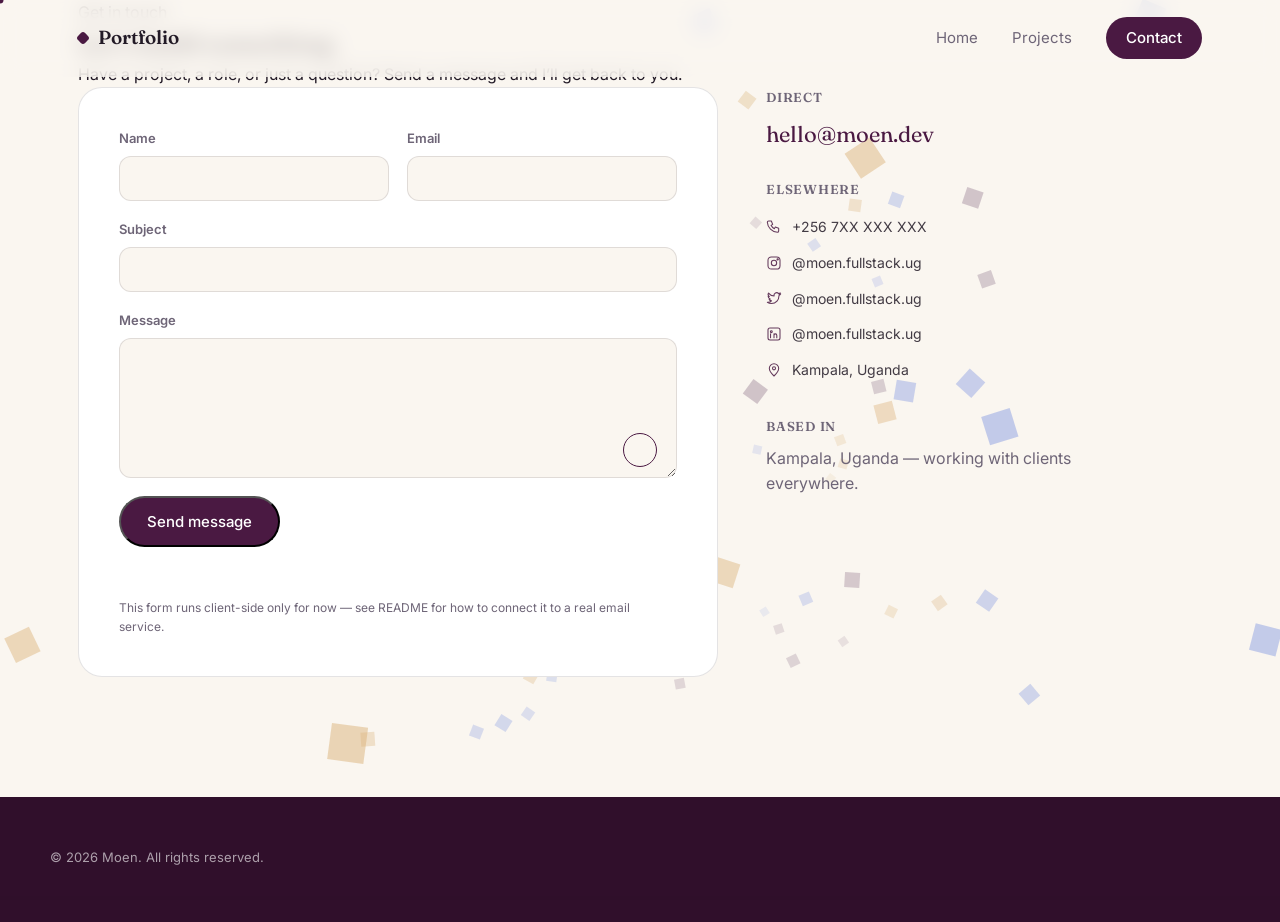
==== contact.html @ 66005aef "final erands-exclusive|7eTyu&(87-DAELTA" ====
<!DOCTYPE html>
<html lang="en">
<head>
<meta charset="UTF-8">
<meta name="viewport" content="width=device-width, initial-scale=1.0">
<title>Contact — Moen</title>
<meta name="description" content="Get in touch with Moen, a full-stack developer in Kampala, Uganda.">
<link rel="preconnect" href="https://fonts.googleapis.com">
<link rel="preconnect" href="https://fonts.gstatic.com" crossorigin>
<link href="https://fonts.googleapis.com/css2?family=Fraunces:opsz,wght@9..144,340;9..144,470;9..144,600&family=Inter:wght@400;500;600;700&display=swap" rel="stylesheet">
<link rel="stylesheet" href="css/styles.css">
<link rel="stylesheet" href="css/contact.css">
</head>
<body>

<!-- Particle background -->
<canvas id="pageParticles" aria-hidden="true"></canvas>

<!-- Preloader -->
<div class="preloader" id="preloader" aria-hidden="true">
  <div class="preloader-mark">
    <span class="letter">P</span><span class="letter">o</span><span class="letter">r</span><span class="letter">t</span><span class="letter">f</span><span class="letter">o</span><span class="letter">l</span><span class="letter">i</span><span class="letter">o</span>
  </div>
  <div class="preloader-bar"><span></span></div>
</div>

<!-- Cursor -->
<div class="cursor-dot" id="cursorDot"></div>
<div class="cursor-ring" id="cursorRing"></div>

<!-- Scroll progress -->
<div class="scroll-progress" aria-hidden="true"><span id="scrollProgressFill"></span></div>

<!-- Header -->
<header class="site-header" id="siteHeader">
  <div class="wrap header-inner">
    <a href="index.html" class="brand" id="brandMark">
      <span class="brand-mark"></span>
      <span class="brand-word">Portfolio</span>
    </a>
    <nav class="main-nav" id="mainNav">
      <a href="index.html" class="nav-link" data-nav="home">Home</a>
      <a href="projects.html" class="nav-link" data-nav="projects">Projects</a>
      <a href="contact.html" class="nav-link nav-cta is-active" data-nav="contact">Contact</a>
    </nav>
    <div class="mobile-nav-group">
      <span class="nav-current-label" id="navCurrentLabel">Contact</span>
      <button class="nav-toggle" id="navToggle" aria-label="Toggle menu" aria-expanded="false">
        <span></span><span></span><span></span>
      </button>
    </div>
  </div>
</header>

<main>
  <!-- Page hero -->
  <section class="page-hero wrap">
    <p class="page-kicker">Get in touch</p>
    <h1 class="reveal-lines"><span class="line"><span class="line-inner">Let&rsquo;s build something.</span></span></h1>
    <p class="page-hero-sub reveal-up" data-delay="1">Have a project, a role, or just a question? Send a message and I&rsquo;ll get back to you.</p>
  </section>

  <!-- Contact form + info -->
  <section class="contact-layout wrap">
    <form class="contact-form reveal-up" id="contactForm" novalidate>
      <div class="form-row">
        <label>Name
          <input type="text" name="name" required autocomplete="name">
        </label>
        <label>Email
          <input type="email" name="email" required autocomplete="email">
        </label>
      </div>
      <label>Subject
        <input type="text" name="subject" required>
      </label>
      <label>Message
        <textarea name="message" rows="6" required></textarea>
      </label>
      <button type="submit" class="btn btn-primary" data-cursor="hover">Send message</button>
      <p class="form-feedback" id="contactFeedback" role="status" aria-live="polite"></p>
      <p class="form-note">This form runs client-side only for now — see README for how to connect it to a real email service.</p>
    </form>

    <aside class="contact-side reveal-up" data-delay="1">
      <div class="contact-side-block">
        <h3>Direct</h3>
        <a href="mailto:hello@moen.dev" class="contact-direct-link" data-cursor="hover">hello@moen.dev</a>
      </div>
      <div class="contact-side-block">
        <h3>Elsewhere</h3>
        <div id="contactSocials"></div>
      </div>
      <div class="contact-side-block">
        <h3>Based in</h3>
        <p>Kampala, Uganda — working with clients everywhere.</p>
      </div>
    </aside>
  </section>
</main>

<!-- Footer -->
<footer class="site-footer footer-minimal" id="contact-footer">
  <div class="wrap footer-bottom" style="border-top:none;">
    <p>&copy; 2026 Moen. All rights reserved.</p>
  </div>
</footer>

<script type="module" src="js/contact.js"></script>
</body>
</html>
---- css/styles.css ----
/* DESIGN TOKENS */
:root{
  --bg:            #FAF6F0;
  --bg-soft:       #F1E9DE;
  --plum:          #4A1942;
  --plum-dark:     #300F2B;
  --navy:          #1F2542;
  --blue:          #4C6EF5;
  --amber:         #E8A33D;
  --amber-soft:    #F4CE8C;
  --ink:           #221A26;
  --ink-muted:     #6E6577;
  --line:          rgba(34,26,38,0.12);
  --paper:         #FFFFFF;

  --radius-sm: 10px;
  --radius-md: 22px;
  --radius-lg: 40px;

  --font-display: 'Fraunces', serif;
  --font-body: 'Inter', -apple-system, BlinkMacSystemFont, sans-serif;

  --ease: cubic-bezier(.16,.84,.44,1);
  --ease-soft: cubic-bezier(.22,.9,.36,1);

  --wrap: 1180px;
}

@media (prefers-reduced-motion: reduce){
  *,*::before,*::after{ animation-duration:.001ms !important; animation-iteration-count:1 !important; transition-duration:.001ms !important; scroll-behavior:auto !important; }
}

*{ box-sizing:border-box; }
html{ scroll-behavior:smooth; }
body{
  margin:0;
  background:var(--bg);
  color:var(--ink);
  font-family:var(--font-body);
  line-height:1.55;
  -webkit-font-smoothing:antialiased;
  overflow-x:hidden;
}
img{ max-width:100%; display:block; }
a{ color:inherit; text-decoration:none; }
button{ font-family:inherit; cursor:pointer; }
h1,h2,h3{ font-family:var(--font-display); margin:0; color:var(--ink); }
p{ margin:0; }
.wrap{ max-width:var(--wrap); margin:0 auto; padding:0 28px; }

.has-custom-cursor, .has-custom-cursor a, .has-custom-cursor button{ cursor:none; }

#pageParticles{
  position:fixed; inset:0; z-index:-1; width:100vw; height:100vh; pointer-events:none;
}

/* CUSTOM CURSOR */
.cursor-dot, .cursor-ring{
  position:fixed; top:0; left:0; pointer-events:none; z-index:9998;
  border-radius:50%; transform:translate(-50%,-50%);
  opacity:0; transition:opacity .2s var(--ease);
}
.cursor-dot{ width:7px; height:7px; background:var(--plum); }
.cursor-ring{ width:34px; height:34px; border:1.5px solid var(--plum); transition:opacity .2s var(--ease), width .25s var(--ease), height .25s var(--ease), background .25s var(--ease); }
.has-custom-cursor .cursor-dot,.has-custom-cursor .cursor-ring{ opacity:1; }
.cursor-ring.is-hover{ width:56px; height:56px; background:rgba(74,25,66,0.08); }

/* PRELOADER */
.preloader{
  position:fixed; inset:0; z-index:9999; background:var(--plum);
  display:flex; flex-direction:column; align-items:center; justify-content:center; gap:22px;
  transition:transform .8s var(--ease), opacity .6s ease .1s;
}
.preloader.is-done{ transform:translateY(-100%); opacity:0; pointer-events:none; }
.preloader-mark{ display:flex; font-family:var(--font-display); font-size:clamp(28px,5vw,44px); color:var(--bg); letter-spacing:.02em; }
.preloader-mark .letter{ display:inline-block; opacity:0; transform:translateY(18px); animation:letterIn .55s var(--ease) forwards; }
@keyframes letterIn{ to{ opacity:1; transform:translateY(0); } }
.preloader-bar{ width:160px; height:2px; background:rgba(255,255,255,.25); overflow:hidden; border-radius:2px; }
.preloader-bar span{ display:block; height:100%; width:0%; background:var(--amber); animation:barFill 1.4s var(--ease) .3s forwards; }
@keyframes barFill{ to{ width:100%; } }

/* SCROLL PROGRESS (fixed bottom strip) */
.scroll-progress{
  position:fixed; left:0; right:0; bottom:0; height:4px; z-index:900;
  background:rgba(34,26,38,0.06);
}
.scroll-progress span{
  display:block; height:100%; width:0%;
  background:linear-gradient(90deg, var(--plum), var(--blue), var(--amber));
  transition:width .08s linear;
}

/* SECTION DOT NAVIGATOR */
.section-nav{
  position:fixed; right:22px; top:50%; transform:translateY(-50%); z-index:850;
  display:flex; flex-direction:column; gap:14px;
}
.section-nav button{
  position:relative; width:9px; height:9px; border-radius:50%;
  background:rgba(34,26,38,0.22); border:none; padding:0;
  transition:background .25s var(--ease), transform .25s var(--ease);
}
.section-nav button.is-active{ background:var(--plum); transform:scale(1.4); }
.dot-tip{
  position:absolute; right:20px; top:50%; transform:translateY(-50%) translateX(6px);
  background:var(--ink); color:#fff; font-size:12px; padding:5px 10px; border-radius:8px;
  white-space:nowrap; opacity:0; pointer-events:none; transition:opacity .2s var(--ease), transform .2s var(--ease);
}
.section-nav button:hover .dot-tip{ opacity:1; transform:translateY(-50%) translateX(0); }
@media (max-width:900px){ .section-nav{ display:none; } }

/* HEADER */
.site-header{
  position:fixed; top:0; left:0; right:0; z-index:800;
  background:rgba(250,246,240,0.75); backdrop-filter:blur(10px);
  border-bottom:1px solid transparent; transition:border-color .3s ease, background .3s ease;
}
.site-header.is-scrolled{ border-color:var(--line); background:rgba(250,246,240,0.92); }
.header-inner{ display:flex; align-items:center; justify-content:space-between; height:76px; }
.brand{ display:flex; align-items:center; gap:10px; font-weight:600; font-size:17px; }
.brand-mark{ width:10px; height:10px; border-radius:3px; background:var(--plum); transform:rotate(45deg); }
.brand-word{ font-family:var(--font-display); font-size:19px; }
.main-nav{ display:flex; align-items:center; gap:34px; }
.nav-link{ position:relative; font-size:15px; color:var(--ink-muted); padding:4px 0; transition:color .2s ease; }
.nav-link::after{ content:""; position:absolute; left:0; right:0; bottom:-3px; height:1.5px; background:var(--plum); transform:scaleX(0); transform-origin:left; transition:transform .3s var(--ease); }
.nav-link:hover, .nav-link.is-active{ color:var(--ink); }
.nav-link.is-active::after{ transform:scaleX(1); }
.nav-cta{
  background:var(--plum); color:#fff !important; padding:9px 20px; border-radius:100px; font-weight:500;
}
.nav-cta::after{ display:none; }
.mobile-nav-group{ display:none; align-items:center; gap:14px; }
.nav-current-label{ font-size:13px; font-weight:600; color:var(--ink-muted); text-transform:uppercase; letter-spacing:.04em; }
.nav-toggle{ display:none; flex-direction:column; gap:5px; background:none; border:none; padding:8px; }
.nav-toggle span{ width:22px; height:2px; background:var(--ink); transition:transform .3s var(--ease), opacity .3s ease; }

@media (max-width:760px){
  .mobile-nav-group{ display:flex; }
  .nav-toggle{ display:flex; }
  .main-nav{
    position:fixed; top:76px; left:0; right:0; background:var(--bg);
    flex-direction:column; align-items:flex-start; gap:0; padding:10px 28px 24px;
    border-bottom:1px solid var(--line);
    transform:translateY(-8px); opacity:0; pointer-events:none;
    transition:transform .3s var(--ease), opacity .3s ease;
  }
  .main-nav.is-open{ transform:translateY(0); opacity:1; pointer-events:auto; }
  .nav-link{ width:100%; padding:12px 0; }
  .nav-cta{ margin-top:8px; text-align:center; }
}

/* REVEAL ANIMATION PRIMITIVES */
.line{ display:block; overflow:hidden; }
.line-inner{ display:inline-block; transform:translateY(110%); transition:transform .9s var(--ease); }
.reveal-lines.in-view .line-inner{ transform:translateY(0); }
.reveal-lines .line:nth-child(2) .line-inner{ transition-delay:.08s; }

.reveal-up{ opacity:0; transform:translateY(26px); transition:opacity .7s var(--ease-soft), transform .7s var(--ease-soft); }
.reveal-up.in-view{ opacity:1; transform:translateY(0); }
.reveal-up[data-delay="1"]{ transition-delay:.08s; }
.reveal-up[data-delay="2"]{ transition-delay:.16s; }
.reveal-up[data-delay="3"]{ transition-delay:.24s; }

.reveal-morph{
  opacity:0; clip-path:inset(6% 6% 6% 6% round 26px); transform:scale(.96);
  transition:opacity .8s var(--ease-soft), clip-path .8s var(--ease-soft), transform .8s var(--ease-soft);
}
.reveal-morph.in-view{ opacity:1; clip-path:inset(0% 0% 0% 0% round 26px); transform:scale(1); }

.service-list .service-card:nth-child(1){ transition-delay:0s; }
.service-list .service-card:nth-child(2){ transition-delay:.06s; }
.service-list .service-card:nth-child(3){ transition-delay:.12s; }
.service-list .service-card:nth-child(4){ transition-delay:.18s; }
.service-list .service-card:nth-child(5){ transition-delay:.24s; }
.service-list .service-card:nth-child(6){ transition-delay:.3s; }
.project-grid .project-card:nth-child(1){ transition-delay:0s; }
.project-grid .project-card:nth-child(2){ transition-delay:.08s; }
.project-grid .project-card:nth-child(3){ transition-delay:.16s; }

/* BUTTONS */
.btn{
  position:relative; display:inline-flex; align-items:center; justify-content:center;
  padding:14px 26px; font-size:15px; font-weight:500; border-radius:100px;
  overflow:hidden; isolation:isolate; transition:border-radius .45s var(--ease-soft), transform .25s var(--ease), color .3s ease;
}
.btn-primary{ background:var(--plum); color:#fff; }
.btn-primary .btn-shape{
  position:absolute; inset:0; z-index:-1; background:var(--blue);
  transform:translateX(-102%); transition:transform .45s var(--ease-soft);
}
.btn-primary:hover{ border-radius:14px; transform:translateY(-2px); }
.btn-primary:hover .btn-shape{ transform:translateX(0); }
.btn-ghost{ border:1.5px solid var(--line); color:var(--ink); }
.btn-ghost:hover{ border-radius:14px; border-color:var(--ink); transform:translateY(-2px); }

/* HERO */
.hero{ position:relative; padding:150px 0 90px; overflow:hidden; max-width:100vw; }
.hero-inner{ display:grid; grid-template-columns:minmax(0,1.1fr) minmax(0,.9fr); gap:40px; align-items:center; }
.hero-role{
  font-size:14px; color:var(--plum); font-weight:500; min-height:20px; margin-bottom:14px;
}
.hero-role::after{ content:"|"; margin-left:2px; animation:blink 1s steps(1) infinite; color:var(--plum); }
@keyframes blink{ 50%{ opacity:0; } }
.hero-title{ font-size:clamp(40px,6vw,68px); font-weight:470; line-height:1.05; letter-spacing:-.01em; }
.hero-desc{ margin-top:22px; max-width:46ch; color:var(--ink-muted); font-size:17px; }
.hero-actions{ margin-top:32px; display:flex; gap:14px; flex-wrap:wrap; }
.hero-tech-note{ margin-top:52px; font-size:13px; color:var(--ink-muted); }

.tech-marquee{ margin-top:16px; overflow:hidden; -webkit-mask-image:linear-gradient(90deg,transparent,#000 8%,#000 92%,transparent); mask-image:linear-gradient(90deg,transparent,#000 8%,#000 92%,transparent); }
.tech-track{ display:flex; gap:14px; width:max-content; animation:marquee 22s linear infinite; }
.tech-track:hover{ animation-play-state:paused; }
@keyframes marquee{ from{ transform:translateX(0); } to{ transform:translateX(-50%); } }
.tech-badge{
  position:relative; display:flex; align-items:center; justify-content:center;
  width:52px; height:52px; border-radius:16px; background:var(--paper); padding:0; margin:0;
  border:1px solid var(--line); flex:none; transition:transform .3s var(--ease), border-radius .3s var(--ease);
}
.tech-badge:hover{ transform:translateY(-4px) rotate(-4deg); border-radius:50%; }
.tech-abbr{ font-size:12px; font-weight:700; color:var(--badge-color); }
.tech-tip{
  position:absolute; bottom:120%; left:50%; transform:translateX(-50%) translateY(4px);
  background:var(--ink); color:#fff; font-size:11px; padding:4px 8px; border-radius:6px;
  white-space:nowrap; opacity:0; transition:opacity .2s ease, transform .2s ease; pointer-events:none;
}
.tech-badge:hover .tech-tip{ opacity:1; transform:translateX(-50%) translateY(0); }

.tech-detail{
  margin-top:16px; max-width:420px; padding:16px 20px; border-radius:16px;
  background:var(--paper); border:1px solid var(--line);
  animation:techDetailIn .35s var(--ease-soft);
}
@keyframes techDetailIn{ from{ opacity:0; transform:translateY(-6px); } to{ opacity:1; transform:translateY(0); } }
.tech-detail-head{ display:flex; justify-content:space-between; font-weight:600; margin-bottom:6px; }
.tech-detail-text{ font-size:13px; color:var(--ink-muted); margin-bottom:10px; }

.hero-figure{ position:relative; display:flex; align-items:center; justify-content:center; min-height:420px; min-width:0; width:100%; }
.hero-blob{
  position:absolute; top:50%; left:50%; transform:translate(-50%,-50%);
  width:clamp(200px,32vw,340px); height:clamp(200px,32vw,340px); border-radius:44% 56% 62% 38% / 45% 40% 60% 55%;
  background:linear-gradient(160deg, var(--amber-soft), var(--blue) 120%); opacity:.5; filter:blur(2px);
  animation:blobMorph 12s var(--ease-soft) infinite alternate;
}
@keyframes blobMorph{
  0%{ border-radius:44% 56% 62% 38% / 45% 40% 60% 55%; transform:translate(-50%,-50%) rotate(0deg) scale(1); }
  100%{ border-radius:60% 40% 38% 62% / 55% 62% 38% 45%; transform:translate(-50%,-50%) rotate(12deg) scale(1.05); }
}

.hero-photo-mask{
  position:relative; width:min(340px,90%); max-width:100%; aspect-ratio:6/7; border-radius:36px;
  overflow:hidden; background:var(--plum-dark);
}
.hero-photo-mask img{ width:100%; height:100%; object-fit:cover; transform:scale(1.02); transition:transform .6s var(--ease-soft); will-change:transform; }

/* ABOUT */
.about{ padding:36px 0 100px; }
.about-card{
  background:linear-gradient(135deg, var(--blue), #6C86F8);
  border-radius:26px; padding:clamp(32px,5vw,64px); color:#fff;
  display:grid; gap:28px;
}
.about-heading{ font-size:clamp(28px,4vw,42px); font-weight:470; line-height:1.15; color:#fff; }
.about-text{ max-width:62ch; opacity:.92; font-size:16px; }
.stat-grid{ display:grid; grid-template-columns:repeat(4,1fr); gap:20px; margin-top:8px; }
.stat{ border-top:1px solid rgba(255,255,255,.35); padding-top:14px; }
.stat-number{ display:block; font-family:var(--font-display); font-size:clamp(26px,3vw,38px); }
.stat-label{ font-size:13px; opacity:.85; }
@media (max-width:640px){ .stat-grid{ grid-template-columns:repeat(2,1fr); } }

/* SECTION HEADING (generic) */
.section-heading{ font-size:clamp(28px,4vw,40px); font-weight:470; margin-bottom:44px; letter-spacing:-.01em; }

/* SKILLS */
.skills{ padding:20px 0 100px; }
.skill-grid{ display:grid; grid-template-columns:1fr 1fr; gap:32px 60px; }
.skill-head{ display:flex; justify-content:space-between; font-size:15px; margin-bottom:10px; }
.skill-track{ height:8px; background:var(--bg-soft); border-radius:6px; overflow:hidden; }
.skill-fill{ height:100%; width:0%; border-radius:6px; background:linear-gradient(90deg,var(--plum),var(--blue)); transition:width 1.4s var(--ease-soft); }
@media (max-width:700px){ .skill-grid{ grid-template-columns:1fr; } }

/* SERVICES */
.services{ padding:20px 0 100px; }
.service-list{ display:grid; gap:18px; }
.service-card{
  position:relative; padding:34px clamp(24px,4vw,44px) 34px clamp(30px,4.6vw,50px); border-radius:24px; overflow:hidden;
  transition:border-radius .5s var(--ease-soft), transform .35s var(--ease);
  color:#fff;
}
.service-card:hover{ border-radius:8px; transform:translateX(6px); }
.service-card::before{
  content:""; position:absolute; left:0; top:10px; bottom:10px; width:7px; border-radius:6px;
  background:rgba(255,255,255,.4);
}
.service-card h3{ font-size:21px; font-weight:600; margin-bottom:10px; color:#fff; }
.service-card p{ max-width:64ch; color:#fff; }
.service-tech{ margin-top:12px; font-size:13px; opacity:.8; color:#fff; }
.service-shape{
  position:absolute; right:-40px; top:50%; transform:translateY(-50%) rotate(0deg);
  width:120px; height:120px; border-radius:38% 62% 60% 40% / 45% 40% 60% 55%;
  background:rgba(255,255,255,.08); transition:transform .6s var(--ease-soft), border-radius .6s var(--ease-soft);
}
.service-card:hover .service-shape{ transform:translateY(-50%) rotate(35deg) scale(1.15); border-radius:50%; }
.tone-plum{ background:var(--plum); color:#fff; }
.tone-navy{ background:var(--navy); color:#fff; }
.tone-clay{ background:#8C6E63; color:#fff; }
.tone-slate{ background:#5B5866; color:#fff; }

/* PROJECTS */
.projects{ padding:20px 0 100px; }
.project-grid{ display:grid; grid-template-columns:repeat(3,1fr); gap:22px; }
:root{ --card-tab: #93C7DE; }
.project-card{
  position:relative; display:block; border-radius:26px;
  min-height:360px; overflow:hidden; transform-style:preserve-3d;
  transition:transform .12s linear, box-shadow .3s ease;
  box-shadow:0 18px 34px rgba(34,26,38,0.1);
}
.project-card.tone-plum{ background:var(--plum); }
.project-card.tone-navy{ background:var(--navy); }
.project-card.tone-amber{ background:var(--amber); }
.project-image{ position:absolute; inset:0; background-size:cover; background-position:center; }
.project-tab-top{
  position:absolute; top:0; left:0; width:44%; max-width:150px; height:56px;
  background:var(--card-tab); border-radius:0 0 22px 0;
}
.project-tab-bottom{
  position:absolute; bottom:0; right:0; width:60px; height:60px; background:var(--card-tab);
  border-radius:22px 0 0 0; display:flex; align-items:center; justify-content:center; color:#fff;
  transition:transform .35s var(--ease-soft);
}
.project-card:hover .project-tab-bottom{ transform:rotate(45deg); }
.project-caption{
  position:absolute; left:0; right:0; bottom:0; padding:18px 22px 76px;
  background:linear-gradient(0deg, rgba(0,0,0,.45), transparent);
  color:#fff; transform:translateY(100%); opacity:0;
  transition:transform .4s var(--ease-soft), opacity .4s var(--ease-soft);
}
.project-card:hover .project-caption{ transform:translateY(0); opacity:1; }
.project-caption h3{ font-size:18px; font-weight:600; color:#fff; margin-bottom:2px; }
.project-caption p{ font-size:13px; opacity:.85; }
@media (max-width:860px){ .project-grid{ grid-template-columns:1fr; } }
.view-all-link{
  display:inline-flex; align-items:center; gap:6px; margin-top:28px; font-weight:600;
  color:var(--plum); border-bottom:1px solid transparent; transition:border-color .25s ease, gap .25s ease;
}
.view-all-link:hover{ border-color:var(--plum); gap:10px; }

/* CTA BAND */
.cta-band{ padding:40px 0 110px; }
.cta-inner{ display:grid; grid-template-columns:.8fr 1.2fr; gap:40px; align-items:center; background:var(--bg-soft); border-radius:30px; padding:clamp(28px,5vw,60px); }
.cta-visual{ display:flex; align-items:center; justify-content:center; min-height:220px; }
.cta-orbit{ position:relative; width:180px; height:180px; }
.orbit-ring{ position:absolute; inset:0; border:1px solid var(--line); border-radius:50%; }
.orbit-ring.r2{ inset:26px; border-color:rgba(74,25,66,.25); }
.orbit-dot{ position:absolute; top:-5px; left:50%; width:11px; height:11px; margin-left:-5.5px; border-radius:50%; background:var(--amber); animation:orbit 7s linear infinite; transform-origin:50% 95px; }
@keyframes orbit{ from{ transform:rotate(0deg) translateY(0); } to{ transform:rotate(360deg) translateY(0); } }
.cta-copy h2{ font-size:clamp(26px,3.6vw,36px); font-weight:470; margin-bottom:16px; max-width:16ch; }
.cta-copy p{ color:var(--ink-muted); max-width:46ch; margin-bottom:28px; }
@media (max-width:760px){ .cta-inner{ grid-template-columns:1fr; text-align:center; } .cta-copy p{ margin-left:auto; margin-right:auto; } }

/* WHY / ACCORDION */
.why{ padding:20px 0 110px; }
.accordion{ border-top:1px solid var(--line); max-width:760px; }
.accordion-item{ border-bottom:1px solid var(--line); }
.accordion-trigger{
  width:100%; background:none; border:none; padding:22px 4px; display:flex; align-items:center; justify-content:space-between;
  font-family:var(--font-display); font-size:19px; text-align:left; color:var(--ink);
}
.accordion-icon{ transition:transform .35s var(--ease-soft); color:var(--ink-muted); }
.accordion-item.is-open .accordion-icon{ transform:rotate(180deg); }
.accordion-panel{ max-height:0; overflow:hidden; transition:max-height .45s var(--ease-soft); }
.accordion-panel p{ padding:0 4px 22px; max-width:60ch; color:var(--ink-muted); }

/* FOOTER */
.site-footer{ background:var(--plum-dark); color:#fff; padding:80px 0 0; }
.footer-inner{ display:grid; grid-template-columns:1.2fr 1fr 1fr 1.2fr; gap:36px; padding-bottom:50px; border-bottom:1px solid rgba(255,255,255,.12); }
.footer-mark{ font-family:var(--font-display); font-size:22px; display:block; margin-bottom:10px; }
.footer-brand p{ opacity:.7; font-size:14px; max-width:26ch; }
.footer-col h3{ font-size:14px; color:var(--amber); margin-bottom:14px; font-weight:600; }
.footer-col p{ opacity:.75; font-size:14px; max-width:30ch; }
.social-link{ display:flex; align-items:center; gap:10px; padding:7px 0; opacity:.85; transition:opacity .2s ease, transform .2s ease; font-size:14px; }
.social-link:hover{ opacity:1; transform:translateX(4px); }
.social-link .icon{ width:16px; height:16px; flex:none; }
.footer-form form{ display:flex; gap:8px; margin-top:4px; }
.footer-form input{
  flex:1; min-width:0; padding:11px 14px; border-radius:100px; border:1px solid rgba(255,255,255,.25);
  background:rgba(255,255,255,.06); color:#fff; font-size:14px;
}
.footer-form input::placeholder{ color:rgba(255,255,255,.5); }
.footer-form button{
  padding:11px 20px; border-radius:100px; border:none; background:var(--amber); color:var(--plum-dark); font-weight:600;
  transition:transform .25s var(--ease), border-radius .35s var(--ease);
}
.footer-form button:hover{ transform:translateY(-2px); border-radius:12px; }
.form-feedback{ margin-top:10px; font-size:13px; color:var(--amber); min-height:16px; }
.footer-bottom{ padding:22px 0 26px; font-size:13px; opacity:.6; }
@media (max-width:900px){ .footer-inner{ grid-template-columns:1fr 1fr; } }
@media (max-width:560px){ .footer-inner{ grid-template-columns:1fr; } }

/* RESPONSIVE — HERO / GLOBAL FINE-TUNING */
@media (max-width:1100px){
  .hero-inner{ grid-template-columns:1fr; }
  .hero-figure{ order:-1; min-height:320px; }
}
@media (max-width:560px){
  .hero{ padding:120px 0 60px; }
  .hero-actions{ flex-direction:column; align-items:stretch; }
  .about-card{ padding:26px; }
}
---- css/contact.css ----
.site-footer.footer-minimal{ padding:28px 0; }

.contact-layout{ display:grid; grid-template-columns:1.3fr .9fr; gap:48px; padding-bottom:120px; align-items:start; }

.contact-form{ display:flex; flex-direction:column; gap:18px; background:var(--paper); border:1px solid var(--line); border-radius:24px; padding:clamp(24px,4vw,40px); }
.form-row{ display:grid; grid-template-columns:1fr 1fr; gap:18px; }
.contact-form label{ display:flex; flex-direction:column; gap:8px; font-size:13px; font-weight:600; color:var(--ink-muted); }
.contact-form input, .contact-form textarea{
  font-family:inherit; font-size:15px; color:var(--ink); padding:12px 14px; border-radius:12px;
  border:1px solid var(--line); background:var(--bg); resize:vertical;
}
.contact-form input:focus, .contact-form textarea:focus{ outline:2px solid var(--blue); outline-offset:1px; }
.contact-form .btn{ align-self:flex-start; }
.form-feedback{ font-size:13px; color:var(--plum); min-height:16px; margin:0; }
.form-note{ font-size:12px; color:var(--ink-muted); margin:0; }

.contact-side{ display:flex; flex-direction:column; gap:28px; }
.contact-side-block h3{ font-size:13px; text-transform:uppercase; letter-spacing:.06em; color:var(--ink-muted); margin-bottom:10px; font-weight:600; }
.contact-direct-link{ font-family:var(--font-display); font-size:22px; color:var(--plum); }
.contact-side-block p{ color:var(--ink-muted); }
.contact-side-block .social-link{ color:var(--ink); }
.contact-side-block .social-link .icon{ color:var(--plum); }

@media (max-width:860px){
  .contact-layout{ grid-template-columns:1fr; }
  .form-row{ grid-template-columns:1fr; }
}
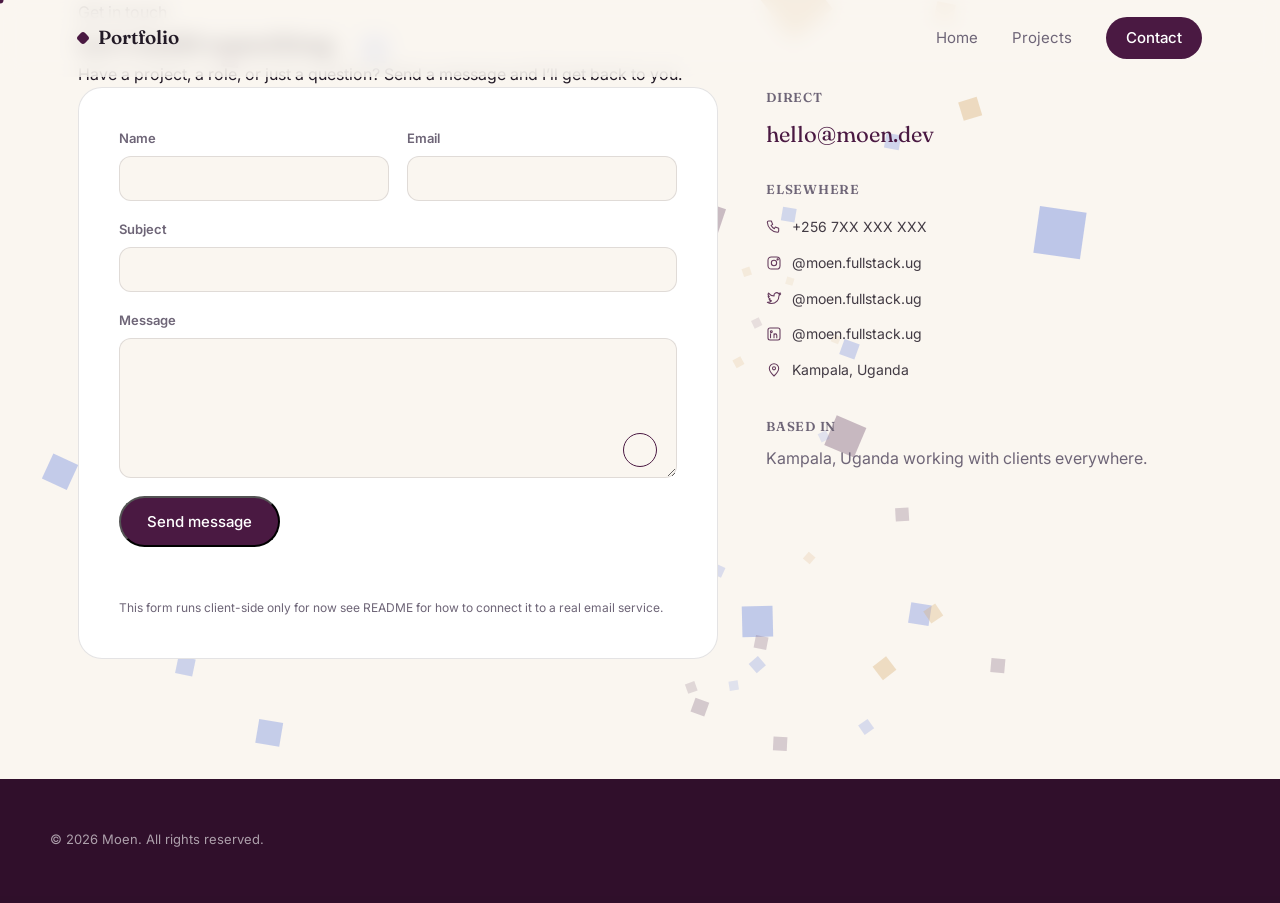
==== commit b8f85b02: "final erands-exclusive|7eTyu&(87-AEOMEGA" ====
--- a/contact.html
+++ b/contact.html
@@ -3,7 +3,7 @@
 <head>
 <meta charset="UTF-8">
 <meta name="viewport" content="width=device-width, initial-scale=1.0">
-<title>Contact — Moen</title>
+<title>Contact Moen</title>
 <meta name="description" content="Get in touch with Moen, a full-stack developer in Kampala, Uganda.">
 <link rel="preconnect" href="https://fonts.googleapis.com">
 <link rel="preconnect" href="https://fonts.gstatic.com" crossorigin>
@@ -79,7 +79,7 @@
       </label>
       <button type="submit" class="btn btn-primary" data-cursor="hover">Send message</button>
       <p class="form-feedback" id="contactFeedback" role="status" aria-live="polite"></p>
-      <p class="form-note">This form runs client-side only for now — see README for how to connect it to a real email service.</p>
+      <p class="form-note">This form runs client-side only for now see README for how to connect it to a real email service.</p>
     </form>
 
     <aside class="contact-side reveal-up" data-delay="1">
@@ -93,7 +93,7 @@
       </div>
       <div class="contact-side-block">
         <h3>Based in</h3>
-        <p>Kampala, Uganda — working with clients everywhere.</p>
+        <p>Kampala, Uganda working with clients everywhere.</p>
       </div>
     </aside>
   </section>
--- a/css/styles.css
+++ b/css/styles.css
@@ -396,7 +396,7 @@
 @media (max-width:900px){ .footer-inner{ grid-template-columns:1fr 1fr; } }
 @media (max-width:560px){ .footer-inner{ grid-template-columns:1fr; } }
 
-/* RESPONSIVE — HERO / GLOBAL FINE-TUNING */
+/* RESPONSIVE HERO / GLOBAL FINE-TUNING */
 @media (max-width:1100px){
   .hero-inner{ grid-template-columns:1fr; }
   .hero-figure{ order:-1; min-height:320px; }
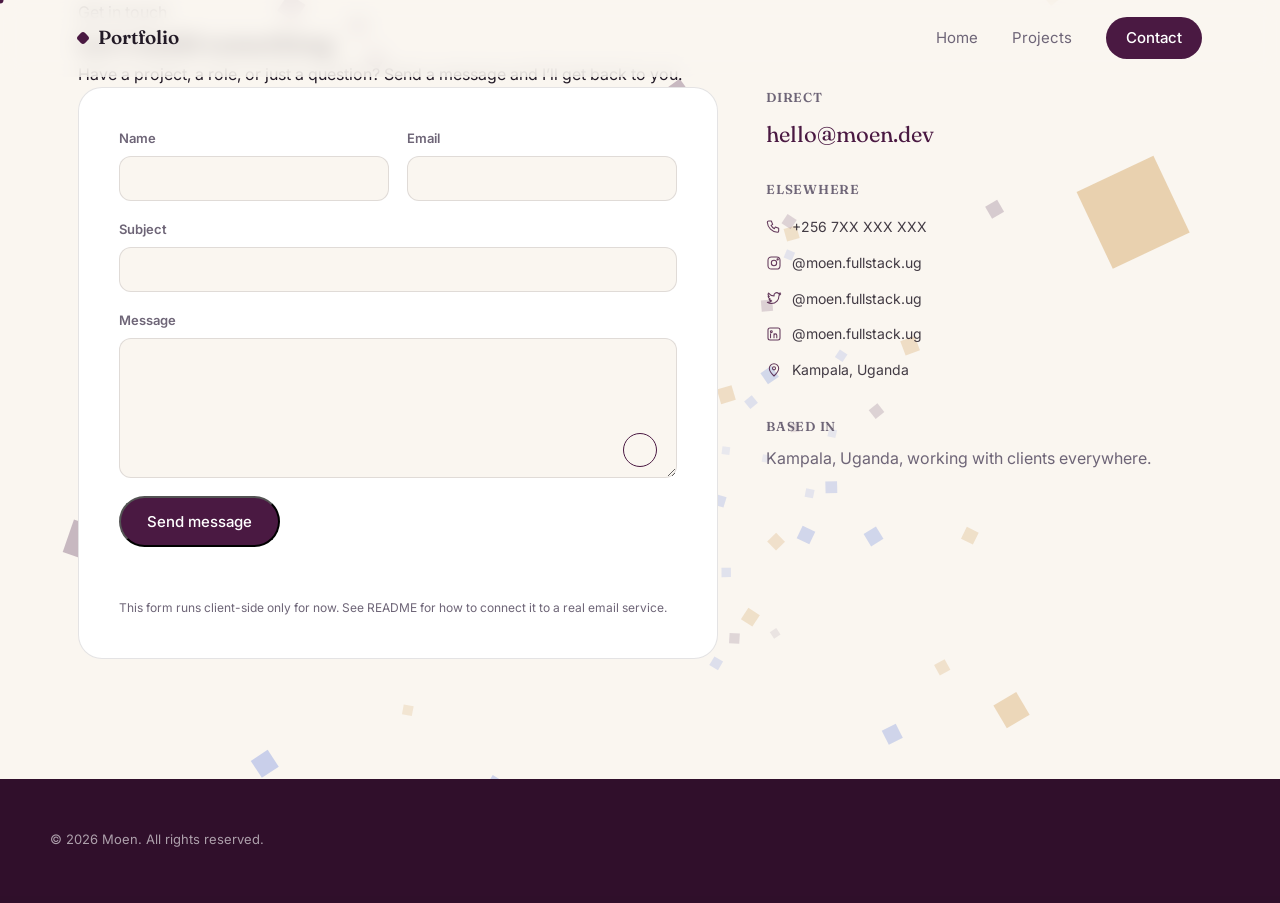
==== commit a91360ed: "fix" ====
--- a/contact.html
+++ b/contact.html
@@ -3,7 +3,7 @@
 <head>
 <meta charset="UTF-8">
 <meta name="viewport" content="width=device-width, initial-scale=1.0">
-<title>Contact Moen</title>
+<title>Contact | Moen</title>
 <meta name="description" content="Get in touch with Moen, a full-stack developer in Kampala, Uganda.">
 <link rel="preconnect" href="https://fonts.googleapis.com">
 <link rel="preconnect" href="https://fonts.gstatic.com" crossorigin>
@@ -14,7 +14,7 @@
 <body>
 
 <!-- Particle background -->
-<canvas id="pageParticles" aria-hidden="true"></canvas>
+<canvas id="pageParticles" aria-hidden="true" style="position:fixed;inset:0;z-index:-1;width:100vw;height:100vh;pointer-events:none;"></canvas>
 
 <!-- Preloader -->
 <div class="preloader" id="preloader" aria-hidden="true">
@@ -79,7 +79,7 @@
       </label>
       <button type="submit" class="btn btn-primary" data-cursor="hover">Send message</button>
       <p class="form-feedback" id="contactFeedback" role="status" aria-live="polite"></p>
-      <p class="form-note">This form runs client-side only for now see README for how to connect it to a real email service.</p>
+      <p class="form-note">This form runs client-side only for now. See README for how to connect it to a real email service.</p>
     </form>
 
     <aside class="contact-side reveal-up" data-delay="1">
@@ -93,7 +93,7 @@
       </div>
       <div class="contact-side-block">
         <h3>Based in</h3>
-        <p>Kampala, Uganda working with clients everywhere.</p>
+        <p>Kampala, Uganda, working with clients everywhere.</p>
       </div>
     </aside>
   </section>
--- a/css/styles.css
+++ b/css/styles.css
@@ -299,10 +299,10 @@
   background:rgba(255,255,255,.08); transition:transform .6s var(--ease-soft), border-radius .6s var(--ease-soft);
 }
 .service-card:hover .service-shape{ transform:translateY(-50%) rotate(35deg) scale(1.15); border-radius:50%; }
-.tone-plum{ background:var(--plum); color:#fff; }
-.tone-navy{ background:var(--navy); color:#fff; }
-.tone-clay{ background:#8C6E63; color:#fff; }
-.tone-slate{ background:#5B5866; color:#fff; }
+.service-card.tone-plum{ background:var(--plum); color:#fff; }
+.service-card.tone-navy{ background:var(--navy); color:#fff; }
+.service-card.tone-clay{ background:#8C6E63; color:#fff; }
+.service-card.tone-slate{ background:#5B5866; color:#fff; }
 
 /* PROJECTS */
 .projects{ padding:20px 0 100px; }
@@ -396,10 +396,11 @@
 @media (max-width:900px){ .footer-inner{ grid-template-columns:1fr 1fr; } }
 @media (max-width:560px){ .footer-inner{ grid-template-columns:1fr; } }
 
-/* RESPONSIVE HERO / GLOBAL FINE-TUNING */
+/* RESPONSIVE: HERO / GLOBAL FINE-TUNING */
 @media (max-width:1100px){
   .hero-inner{ grid-template-columns:1fr; }
   .hero-figure{ order:-1; min-height:320px; }
+  .hero-blob{ display:none; }
 }
 @media (max-width:560px){
   .hero{ padding:120px 0 60px; }
